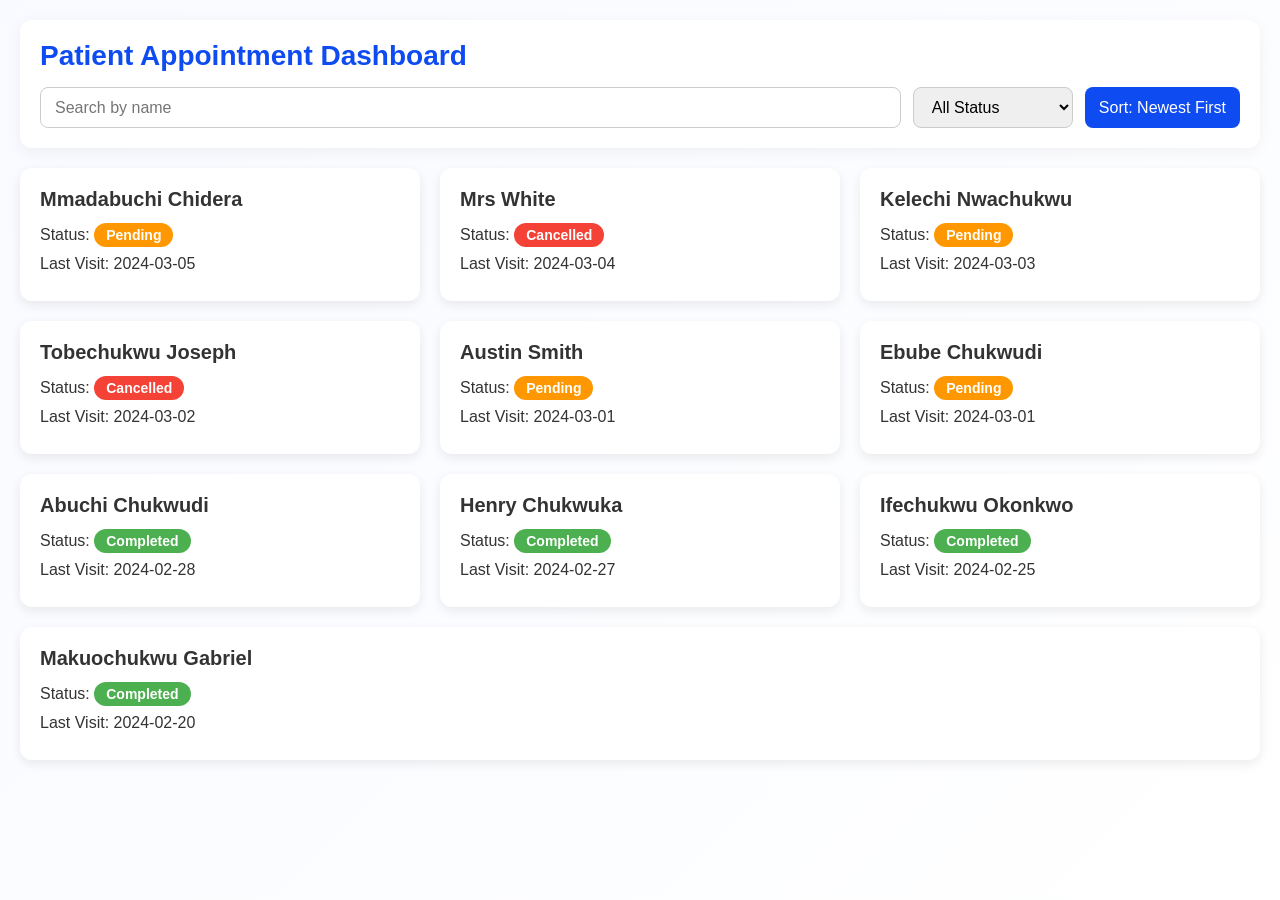
==== Task_03/index.html @ ea02c99f "done" ====
<!DOCTYPE html>
<html lang="en">
<head>
  <meta charset="UTF-8">
  <meta name="viewport" content="width=device-width, initial-scale=1.0">
  <title>Patient Appointment Dashboard</title>
  <link rel="stylesheet" href="styles.css">
</head>
<body>

  <header>
    <h1>Patient Appointment Dashboard</h1>
    <div class="controls">
      <label for="search" class="visually-hidden">Search Patients by Name</label>
      <input type="text" id="search" placeholder="Search by name" aria-label="Search Patients by Name" />

      <label for="statusFilter" class="visually-hidden">Filter by Status</label>
      <select id="statusFilter" aria-label="Filter by Status">
        <option value="All">All Status</option>
        <option value="Pending">Pending</option>
        <option value="Completed">Completed</option>
      </select>

      <button id="sortBtn" aria-label="Sort patients by last visit date">Sort: Newest First</button>
    </div>
  </header>

  <main>
    <section id="patientList" class="patient-list" aria-live="polite">
      <!-- Patient cards will render here -->
    </section>
  </main>

  <script src="scripts.js"></script>
</body>
</html>
---- Task_03/styles.css ----
/* Reset & font */
* {
  margin: 0;
  padding: 0;
  box-sizing: border-box;
  font-family: 'Poppins', sans-serif;
}

/* Body - soft hospital gradient */
body {
  background: linear-gradient(135deg, #f8faff, #ffffff);
  min-height: 100vh;
  color: #333;
  padding: 20px;
}

/* Visually hidden class for accessibility */
.visually-hidden {
  position: absolute;
  width: 1px;
  height: 1px;
  margin: -1px;
  overflow: hidden;
  clip: rect(0 0 0 0);
  border: 0;
}

/* Header */
header {
  background: #ffffff;
  padding: 20px;
  border-radius: 12px;
  box-shadow: 0 4px 15px rgba(0,0,0,0.05);
  margin-bottom: 20px;
}

header h1 {
  font-size: 28px;
  color: #0e4bf1;
  margin-bottom: 15px;
}

/* Controls */
.controls {
  display: flex;
  gap: 12px;
  flex-wrap: wrap;
}

.controls input,
.controls select,
.controls button {
  padding: 10px 14px;
  font-size: 16px;
  border-radius: 8px;
  border: 1px solid #ccc;
  outline: none;
}

.controls input {
  flex: 1 1 200px;
}

.controls select {
  flex: 0 0 160px;
}

.controls button {
  background-color: #0e4bf1;
  color: #fff;
  border: none;
  cursor: pointer;
  transition: 0.3s;
}

.controls button:hover {
  background-color: #0839a9;
}

/* Patient List */
.patient-list {
  display: flex;
  flex-wrap: wrap;
  gap: 20px;
  justify-content: flex-start;
}

/* Patient Card */
.patient-card {
  flex: 1 1 calc(33% - 20px);
  background-color: #ffffff;
  border-radius: 12px;
  padding: 20px;
  box-shadow: 0 4px 12px rgba(0,0,0,0.08);
  transition: transform 0.2s, box-shadow 0.2s;
}

.patient-card:hover {
  transform: translateY(-5px);
  box-shadow: 0 6px 20px rgba(0,0,0,0.12);
}

.patient-card h2 {
  font-size: 20px;
  margin-bottom: 12px;
}

.patient-card p {
  margin-bottom: 8px;
  font-weight: 500;
}

/* Status Badges */
.status {
  font-weight: 600;
  padding: 4px 12px;
  border-radius: 20px;
  font-size: 14px;
  color: #fff;
  display: inline-block;
}

.status.Pending { background-color: #ff9800; }
.status.Completed { background-color: #4caf50; }
.status.Cancelled { background-color: #f44336; }

/* Responsive */
@media screen and (max-width: 900px) {
  .patient-card { flex: 1 1 calc(50% - 20px); }
}

@media screen and (max-width: 500px) {
  .patient-card { flex: 1 1 100%; }
  .controls { flex-direction: column; }
}
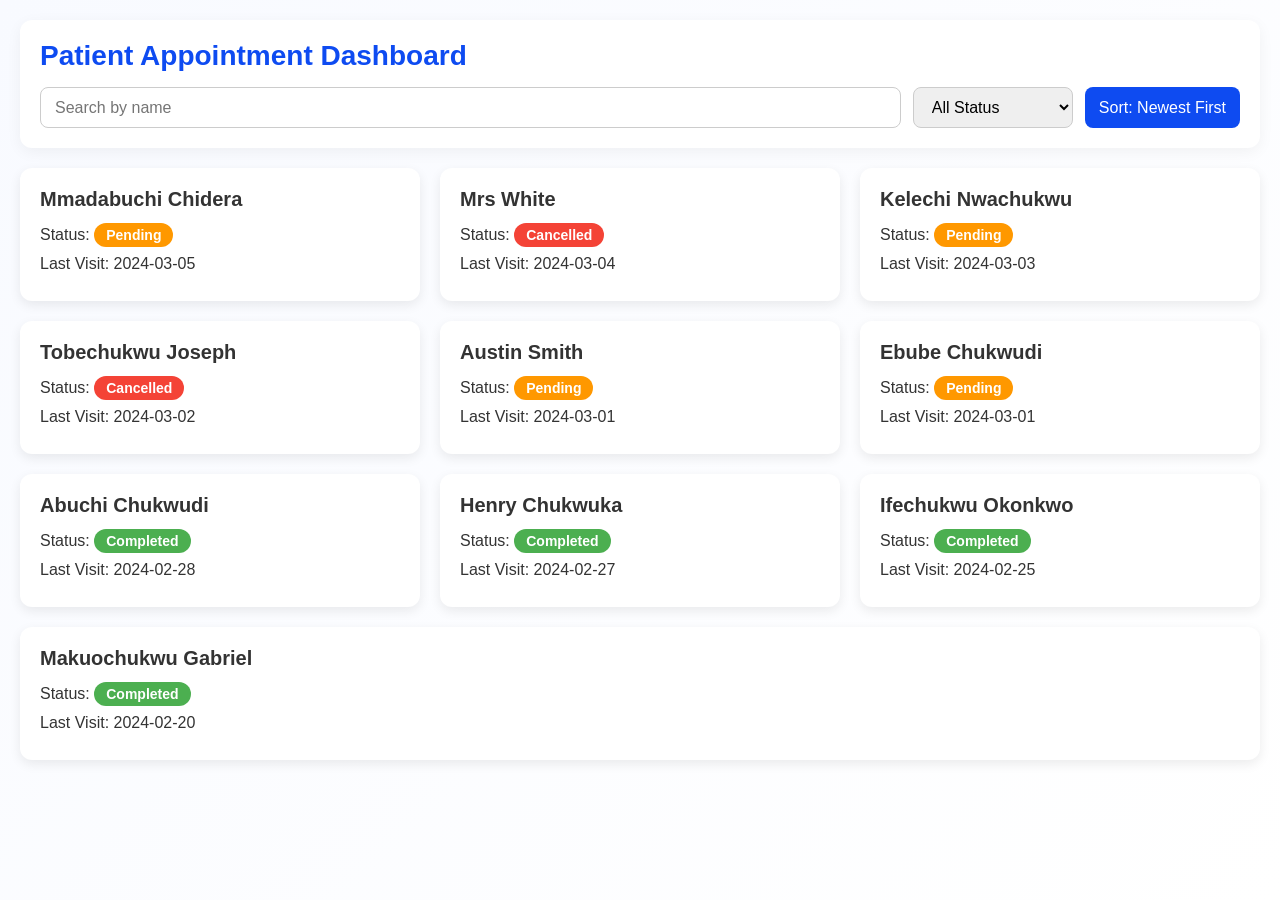
==== commit 0562e00c: "task 3 adjusted" ====
--- a/Task_03/index.html
+++ b/Task_03/index.html
@@ -27,6 +27,9 @@
 
   <main>
     <section id="patientList" class="patient-list" aria-live="polite">
+      <div id="loading" class="loading">Loading patients...</div>
+    </section>
+    <section id="patientList" class="patient-list" aria-live="polite">
       <!-- Patient cards will render here -->
     </section>
   </main>
--- a/Task_03/styles.css
+++ b/Task_03/styles.css
@@ -77,6 +77,17 @@
   background-color: #0839a9;
 }
 
+.loading {
+  width: 100%;
+  text-align: center;
+  font-size: 18px;
+  padding: 40px;
+  color: #0e4bf1;
+  display: none;
+}
+
+
+
 /* Patient List */
 .patient-list {
   display: flex;
